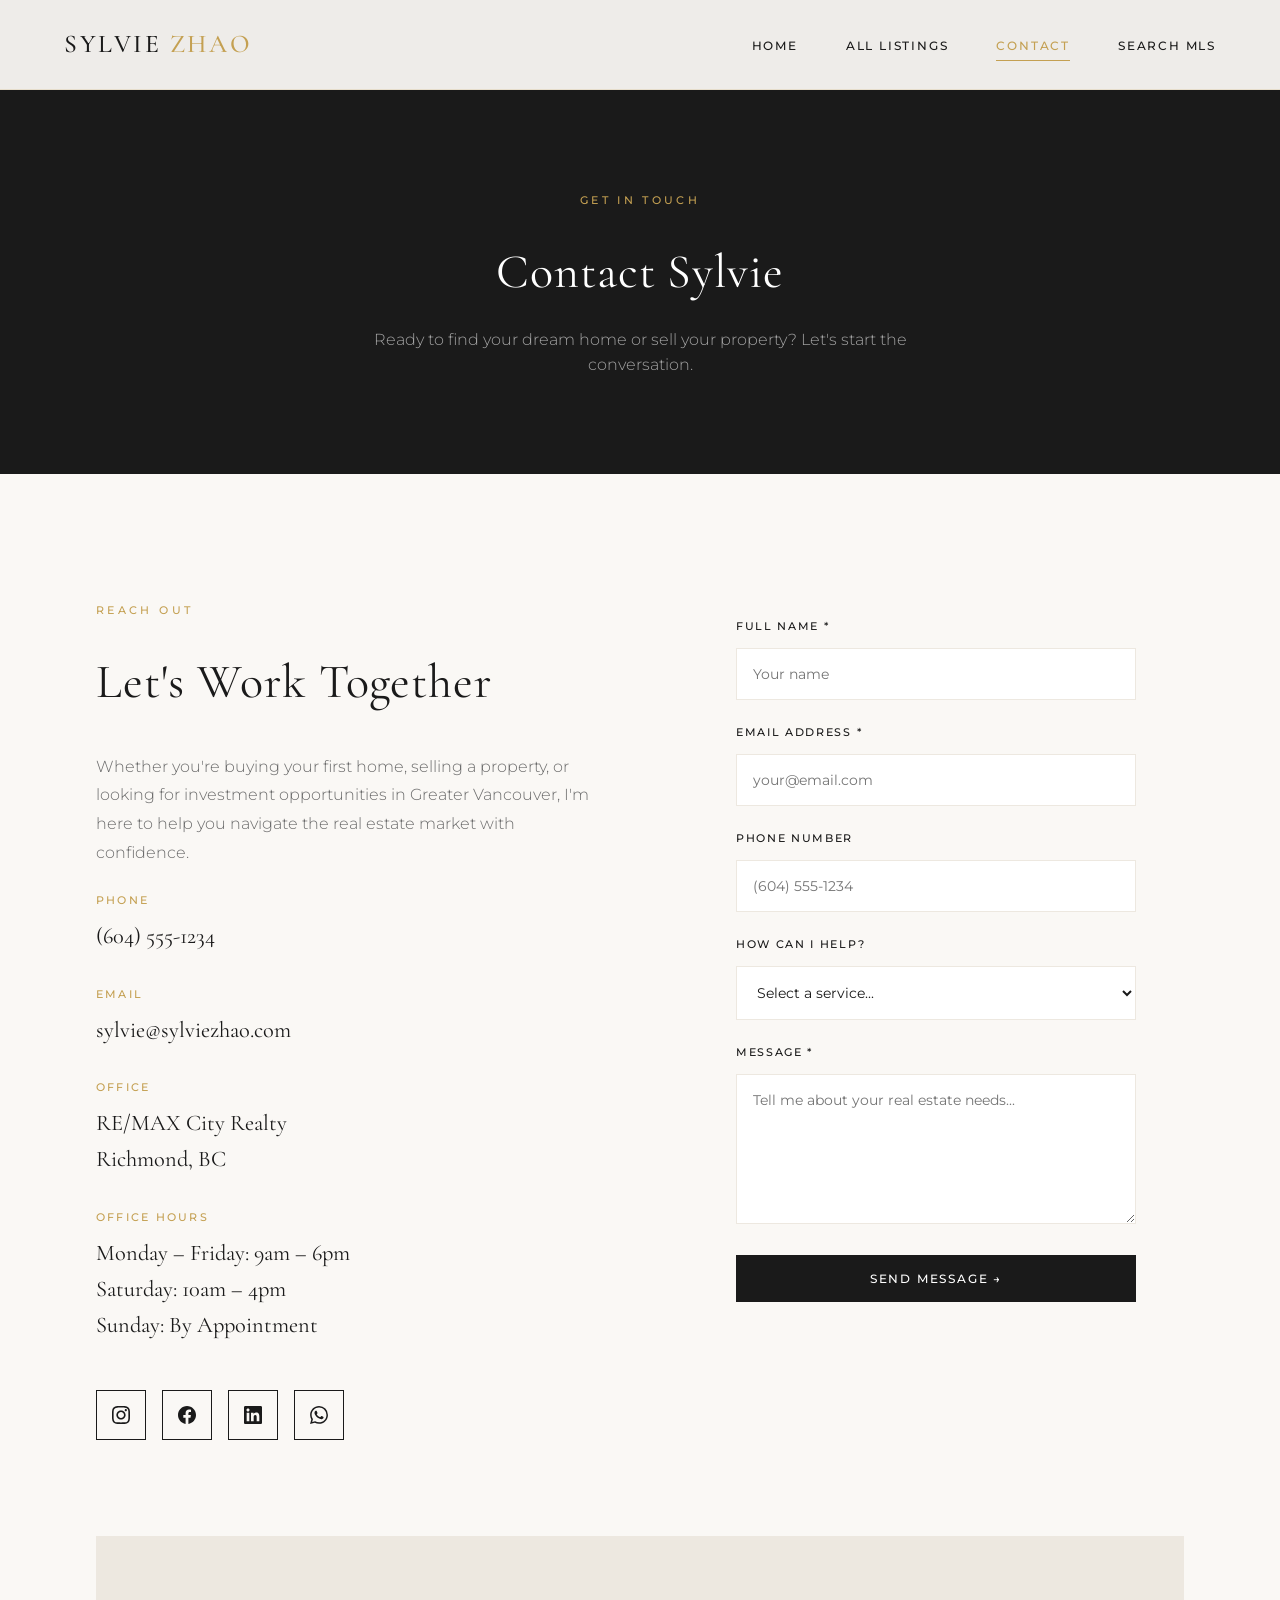
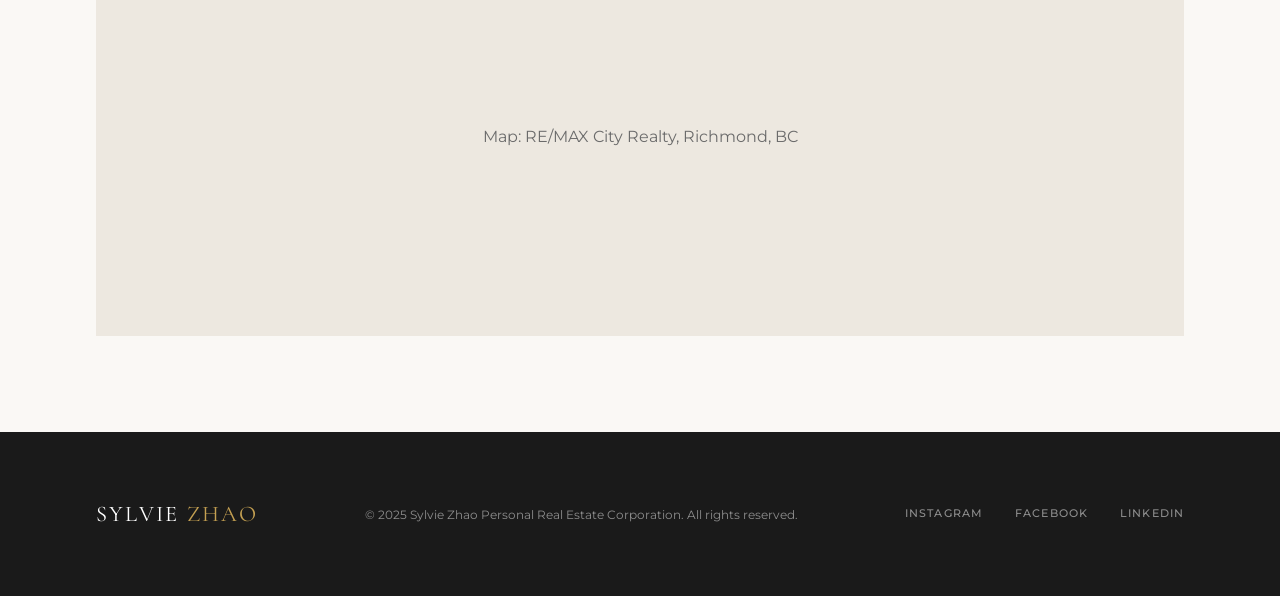
==== public/contact.html @ 6d0d2b4c "Create new pages" ====
<!DOCTYPE html>
<html lang="en">
<head>
    <meta charset="UTF-8">
    <meta name="viewport" content="width=device-width, initial-scale=1.0">
    <title>Contact | Sylvie Zhao Real Estate</title>
    <link rel="preconnect" href="https://fonts.googleapis.com">
    <link rel="preconnect" href="https://fonts.gstatic.com" crossorigin>
    <link href="https://fonts.googleapis.com/css2?family=Cormorant+Garamond:ital,wght@0,300;0,400;0,500;0,600;1,400&family=Montserrat:wght@300;400;500;600&display=swap" rel="stylesheet">
    <link rel="stylesheet" href="styles.css">
</head>
<body>
    <!-- Navigation -->
    <nav id="navbar">
        <a href="index.html" class="logo">SYLVIE <span>ZHAO</span></a>
        <ul class="nav-links">
            <li><a href="index.html">Home</a></li>
            <li><a href="listings.html">All Listings</a></li>
            <li><a href="contact.html" class="active">Contact</a></li>
            <li><a href="https://sylviezhao.cityrealty.ca/index.php" target="_blank">Search MLS</a></li>
        </ul>
        <div class="mobile-menu-toggle">
            <span></span>
            <span></span>
            <span></span>
        </div>
    </nav>

    <!-- Page Header -->
    <section class="page-header">
        <p class="section-eyebrow">Get in Touch</p>
        <h1 class="section-title light">Contact Sylvie</h1>
        <p class="page-header-subtitle">Ready to find your dream home or sell your property? Let's start the conversation.</p>
    </section>

    <!-- Contact Content -->
    <section class="contact-page">
        <div class="contact">
            <div class="contact-info">
                <p class="section-eyebrow">Reach Out</p>
                <h2 class="section-title">Let's Work Together</h2>
                <p class="about-text">Whether you're buying your first home, selling a property, or looking for investment opportunities in Greater Vancouver, I'm here to help you navigate the real estate market with confidence.</p>
                
                <div class="contact-item">
                    <p class="contact-label">Phone</p>
                    <p class="contact-value"><a href="tel:+16045551234">(604) 555-1234</a></p>
                </div>
                <div class="contact-item">
                    <p class="contact-label">Email</p>
                    <p class="contact-value"><a href="mailto:sylvie@sylviezhao.com">sylvie@sylviezhao.com</a></p>
                </div>
                <div class="contact-item">
                    <p class="contact-label">Office</p>
                    <p class="contact-value">RE/MAX City Realty<br>Richmond, BC</p>
                </div>
                <div class="contact-item">
                    <p class="contact-label">Office Hours</p>
                    <p class="contact-value">Monday – Friday: 9am – 6pm<br>Saturday: 10am – 4pm<br>Sunday: By Appointment</p>
                </div>

                <div class="social-links">
                    <a href="https://www.instagram.com/sylviezhaoprec/" class="social-link" target="_blank" aria-label="Instagram">
                        <svg viewBox="0 0 24 24" fill="currentColor"><path d="M12 2.163c3.204 0 3.584.012 4.85.07 3.252.148 4.771 1.691 4.919 4.919.058 1.265.069 1.645.069 4.849 0 3.205-.012 3.584-.069 4.849-.149 3.225-1.664 4.771-4.919 4.919-1.266.058-1.644.07-4.85.07-3.204 0-3.584-.012-4.849-.07-3.26-.149-4.771-1.699-4.919-4.92-.058-1.265-.07-1.644-.07-4.849 0-3.204.013-3.583.07-4.849.149-3.227 1.664-4.771 4.919-4.919 1.266-.057 1.645-.069 4.849-.069zm0-2.163c-3.259 0-3.667.014-4.947.072-4.358.2-6.78 2.618-6.98 6.98-.059 1.281-.073 1.689-.073 4.948 0 3.259.014 3.668.072 4.948.2 4.358 2.618 6.78 6.98 6.98 1.281.058 1.689.072 4.948.072 3.259 0 3.668-.014 4.948-.072 4.354-.2 6.782-2.618 6.979-6.98.059-1.28.073-1.689.073-4.948 0-3.259-.014-3.667-.072-4.947-.196-4.354-2.617-6.78-6.979-6.98-1.281-.059-1.69-.073-4.949-.073zm0 5.838c-3.403 0-6.162 2.759-6.162 6.162s2.759 6.163 6.162 6.163 6.162-2.759 6.162-6.163c0-3.403-2.759-6.162-6.162-6.162zm0 10.162c-2.209 0-4-1.79-4-4 0-2.209 1.791-4 4-4s4 1.791 4 4c0 2.21-1.791 4-4 4zm6.406-11.845c-.796 0-1.441.645-1.441 1.44s.645 1.44 1.441 1.44c.795 0 1.439-.645 1.439-1.44s-.644-1.44-1.439-1.44z"/></svg>
                    </a>
                    <a href="https://www.facebook.com/sylvie.zhao.14/" class="social-link" target="_blank" aria-label="Facebook">
                        <svg viewBox="0 0 24 24" fill="currentColor"><path d="M24 12.073c0-6.627-5.373-12-12-12s-12 5.373-12 12c0 5.99 4.388 10.954 10.125 11.854v-8.385H7.078v-3.47h3.047V9.43c0-3.007 1.792-4.669 4.533-4.669 1.312 0 2.686.235 2.686.235v2.953H15.83c-1.491 0-1.956.925-1.956 1.874v2.25h3.328l-.532 3.47h-2.796v8.385C19.612 23.027 24 18.062 24 12.073z"/></svg>
                    </a>
                    <a href="https://www.linkedin.com/in/sylvie-zhao-23877966/" class="social-link" target="_blank" aria-label="LinkedIn">
                        <svg viewBox="0 0 24 24" fill="currentColor"><path d="M20.447 20.452h-3.554v-5.569c0-1.328-.027-3.037-1.852-3.037-1.853 0-2.136 1.445-2.136 2.939v5.667H9.351V9h3.414v1.561h.046c.477-.9 1.637-1.85 3.37-1.85 3.601 0 4.267 2.37 4.267 5.455v6.286zM5.337 7.433c-1.144 0-2.063-.926-2.063-2.065 0-1.138.92-2.063 2.063-2.063 1.14 0 2.064.925 2.064 2.063 0 1.139-.925 2.065-2.064 2.065zm1.782 13.019H3.555V9h3.564v11.452zM22.225 0H1.771C.792 0 0 .774 0 1.729v20.542C0 23.227.792 24 1.771 24h20.451C23.2 24 24 23.227 24 22.271V1.729C24 .774 23.2 0 22.222 0h.003z"/></svg>
                    </a>
                    <a href="https://wa.me/16045551234" class="social-link" target="_blank" aria-label="WhatsApp">
                        <svg viewBox="0 0 24 24" fill="currentColor"><path d="M17.472 14.382c-.297-.149-1.758-.867-2.03-.967-.273-.099-.471-.148-.67.15-.197.297-.767.966-.94 1.164-.173.199-.347.223-.644.075-.297-.15-1.255-.463-2.39-1.475-.883-.788-1.48-1.761-1.653-2.059-.173-.297-.018-.458.13-.606.134-.133.298-.347.446-.52.149-.174.198-.298.298-.497.099-.198.05-.371-.025-.52-.075-.149-.669-1.612-.916-2.207-.242-.579-.487-.5-.669-.51-.173-.008-.371-.01-.57-.01-.198 0-.52.074-.792.372-.272.297-1.04 1.016-1.04 2.479 0 1.462 1.065 2.875 1.213 3.074.149.198 2.096 3.2 5.077 4.487.709.306 1.262.489 1.694.625.712.227 1.36.195 1.871.118.571-.085 1.758-.719 2.006-1.413.248-.694.248-1.289.173-1.413-.074-.124-.272-.198-.57-.347m-5.421 7.403h-.004a9.87 9.87 0 01-5.031-1.378l-.361-.214-3.741.982.998-3.648-.235-.374a9.86 9.86 0 01-1.51-5.26c.001-5.45 4.436-9.884 9.888-9.884 2.64 0 5.122 1.03 6.988 2.898a9.825 9.825 0 012.893 6.994c-.003 5.45-4.437 9.884-9.885 9.884m8.413-18.297A11.815 11.815 0 0012.05 0C5.495 0 .16 5.335.157 11.892c0 2.096.547 4.142 1.588 5.945L.057 24l6.305-1.654a11.882 11.882 0 005.683 1.448h.005c6.554 0 11.89-5.335 11.893-11.893a11.821 11.821 0 00-3.48-8.413z"/></svg>
                    </a>
                </div>
            </div>

            <div class="contact-form">
                <form>
                    <div class="form-group">
                        <label class="form-label" for="name">Full Name *</label>
                        <input type="text" id="name" class="form-input" placeholder="Your name" required>
                    </div>
                    <div class="form-group">
                        <label class="form-label" for="email">Email Address *</label>
                        <input type="email" id="email" class="form-input" placeholder="your@email.com" required>
                    </div>
                    <div class="form-group">
                        <label class="form-label" for="phone">Phone Number</label>
                        <input type="tel" id="phone" class="form-input" placeholder="(604) 555-1234">
                    </div>
                    <div class="form-group">
                        <label class="form-label" for="service">How Can I Help?</label>
                        <select id="service" class="form-input">
                            <option value="">Select a service...</option>
                            <option value="buying">I'm looking to buy a home</option>
                            <option value="selling">I want to sell my property</option>
                            <option value="commercial">Commercial real estate</option>
                            <option value="evaluation">Property evaluation</option>
                            <option value="other">Other inquiry</option>
                        </select>
                    </div>
                    <div class="form-group">
                        <label class="form-label" for="message">Message *</label>
                        <textarea id="message" class="form-textarea" placeholder="Tell me about your real estate needs..." required></textarea>
                    </div>
                    <button type="submit" class="btn btn-primary">Send Message →</button>
                </form>
            </div>
        </div>

        <!-- Map Placeholder -->
        <div class="contact-map">
            <p>Map: RE/MAX City Realty, Richmond, BC</p>
        </div>
    </section>

    <!-- Footer -->
    <footer>
        <div class="footer-logo">SYLVIE <span>ZHAO</span></div>
        <p class="footer-text">© 2025 Sylvie Zhao Personal Real Estate Corporation. All rights reserved.</p>
        <div class="footer-links">
            <a href="https://www.instagram.com/sylviezhaoprec/" target="_blank">Instagram</a>
            <a href="https://www.facebook.com/sylvie.zhao.14/" target="_blank">Facebook</a>
            <a href="https://www.linkedin.com/in/sylvie-zhao-23877966/" target="_blank">LinkedIn</a>
        </div>
    </footer>

    <script src="scripts.js"></script>
</body>
</html>
---- public/styles.css ----
/* ========================================
   SYLVIE ZHAO REAL ESTATE - MAIN STYLESHEET
   ======================================== */

/* CSS Variables */
:root {
    --gold: #C4A052;
    --gold-light: #D4B872;
    --gold-dark: #A68A3C;
    --charcoal: #1A1A1A;
    --charcoal-light: #2D2D2D;
    --cream: #FAF8F5;
    --cream-dark: #EDE8E0;
    --text-dark: #1A1A1A;
    --text-light: #6B6B6B;
    --white: #FFFFFF;
}

/* ========================================
   RESET & BASE STYLES
   ======================================== */
* {
    margin: 0;
    padding: 0;
    box-sizing: border-box;
}

html {
    scroll-behavior: smooth;
}

body {
    font-family: 'Montserrat', sans-serif;
    background: var(--cream);
    color: var(--text-dark);
    line-height: 1.6;
    overflow-x: hidden;
}

h1, h2, h3, h4 {
    font-family: 'Cormorant Garamond', serif;
    font-weight: 400;
    letter-spacing: 0.02em;
}

a {
    text-decoration: none;
    color: inherit;
}

img {
    max-width: 100%;
    display: block;
}

/* ========================================
   NAVIGATION
   ======================================== */
nav {
    position: fixed;
    top: 0;
    left: 0;
    right: 0;
    z-index: 1000;
    padding: 1.5rem 4rem;
    display: flex;
    justify-content: space-between;
    align-items: center;
    background: rgba(250, 248, 245, 0.95);
    backdrop-filter: blur(10px);
    border-bottom: 1px solid rgba(196, 160, 82, 0.2);
    transition: all 0.4s ease;
}

nav.scrolled {
    padding: 1rem 4rem;
    box-shadow: 0 4px 30px rgba(0, 0, 0, 0.05);
}

.logo {
    font-family: 'Cormorant Garamond', serif;
    font-size: 1.6rem;
    font-weight: 500;
    color: var(--charcoal);
    letter-spacing: 0.1em;
}

.logo span {
    color: var(--gold);
}

.nav-links {
    display: flex;
    gap: 3rem;
    list-style: none;
}

.nav-links a {
    font-size: 0.75rem;
    font-weight: 500;
    letter-spacing: 0.15em;
    text-transform: uppercase;
    color: var(--charcoal);
    position: relative;
    padding: 0.5rem 0;
    transition: color 0.3s ease;
}

.nav-links a::after {
    content: '';
    position: absolute;
    bottom: 0;
    left: 0;
    width: 0;
    height: 1px;
    background: var(--gold);
    transition: width 0.3s ease;
}

.nav-links a:hover,
.nav-links a.active {
    color: var(--gold);
}

.nav-links a:hover::after,
.nav-links a.active::after {
    width: 100%;
}

.nav-cta {
    background: var(--charcoal);
    color: var(--white) !important;
    padding: 0.8rem 1.5rem !important;
}

.nav-cta::after {
    display: none !important;
}

.nav-cta:hover {
    background: var(--gold) !important;
    color: var(--charcoal) !important;
}

.mobile-menu-toggle {
    display: none;
    flex-direction: column;
    gap: 5px;
    cursor: pointer;
    z-index: 1001;
}

.mobile-menu-toggle span {
    width: 25px;
    height: 2px;
    background: var(--charcoal);
    transition: all 0.3s ease;
}

/* ========================================
   BUTTONS
   ======================================== */
.btn {
    display: inline-flex;
    align-items: center;
    gap: 0.75rem;
    padding: 1rem 2rem;
    font-size: 0.75rem;
    font-weight: 500;
    letter-spacing: 0.15em;
    text-transform: uppercase;
    transition: all 0.4s ease;
    cursor: pointer;
    border: none;
    font-family: 'Montserrat', sans-serif;
}

.btn-primary {
    background: var(--charcoal);
    color: var(--white);
}

.btn-primary:hover {
    background: var(--gold);
    color: var(--charcoal);
    transform: translateY(-2px);
}

.btn-secondary {
    background: transparent;
    color: var(--charcoal);
    border: 1px solid var(--charcoal);
}

.btn-secondary:hover {
    background: var(--charcoal);
    color: var(--white);
}

.btn-gold {
    background: var(--gold);
    color: var(--charcoal);
}

.btn-gold:hover {
    background: var(--gold-dark);
    transform: translateY(-2px);
}

/* ========================================
   SECTION STYLES
   ======================================== */
.section-eyebrow {
    font-size: 0.7rem;
    font-weight: 500;
    letter-spacing: 0.3em;
    text-transform: uppercase;
    color: var(--gold);
    margin-bottom: 1.5rem;
}

.section-title {
    font-size: 3rem;
    margin-bottom: 2rem;
    color: var(--charcoal);
}

.section-title.light {
    color: var(--white);
}

/* ========================================
   HERO SECTION
   ======================================== */
.hero {
    min-height: 100vh;
    display: grid;
    grid-template-columns: 1fr 1fr;
    position: relative;
    overflow: hidden;
}

.hero-content {
    display: flex;
    flex-direction: column;
    justify-content: center;
    padding: 8rem 6rem 6rem;
    position: relative;
    z-index: 2;
}

.hero-eyebrow {
    font-size: 0.7rem;
    font-weight: 500;
    letter-spacing: 0.3em;
    text-transform: uppercase;
    color: var(--gold);
    margin-bottom: 2rem;
    opacity: 0;
    animation: fadeUp 0.8s ease forwards 0.3s;
}

.hero-title {
    font-size: 4.5rem;
    line-height: 1.1;
    margin-bottom: 1.5rem;
    color: var(--charcoal);
    opacity: 0;
    animation: fadeUp 0.8s ease forwards 0.5s;
}

.hero-title em {
    font-style: italic;
    color: var(--gold);
}

.hero-subtitle {
    font-size: 1.1rem;
    font-weight: 300;
    color: var(--text-light);
    max-width: 480px;
    margin-bottom: 3rem;
    opacity: 0;
    animation: fadeUp 0.8s ease forwards 0.7s;
}

.hero-buttons {
    display: flex;
    gap: 1.5rem;
    opacity: 0;
    animation: fadeUp 0.8s ease forwards 0.9s;
}

.hero-image {
    position: relative;
    overflow: hidden;
}

.hero-image::before {
    content: '';
    position: absolute;
    inset: 0;
    background: linear-gradient(135deg, rgba(196, 160, 82, 0.1), transparent);
    z-index: 1;
}

.hero-image img {
    width: 100%;
    height: 100%;
    object-fit: cover;
    opacity: 0;
    animation: fadeIn 1.2s ease forwards 0.4s;
}

.hero-decoration {
    position: absolute;
    bottom: 4rem;
    left: 6rem;
    display: flex;
    align-items: center;
    gap: 1rem;
    opacity: 0;
    animation: fadeUp 0.8s ease forwards 1.1s;
}

.hero-decoration span {
    font-size: 0.7rem;
    letter-spacing: 0.2em;
    text-transform: uppercase;
    color: var(--text-light);
}

.hero-decoration-line {
    width: 60px;
    height: 1px;
    background: var(--gold);
}

/* ========================================
   STATS BAR
   ======================================== */
.stats-bar {
    background: var(--charcoal);
    padding: 4rem 6rem;
    display: grid;
    grid-template-columns: repeat(4, 1fr);
    gap: 3rem;
}

.stat-item {
    text-align: center;
    position: relative;
}

.stat-item:not(:last-child)::after {
    content: '';
    position: absolute;
    right: 0;
    top: 50%;
    transform: translateY(-50%);
    height: 60%;
    width: 1px;
    background: rgba(255, 255, 255, 0.1);
}

.stat-number {
    font-family: 'Cormorant Garamond', serif;
    font-size: 3.5rem;
    font-weight: 300;
    color: var(--gold);
    margin-bottom: 0.5rem;
}

.stat-label {
    font-size: 0.7rem;
    font-weight: 500;
    letter-spacing: 0.2em;
    text-transform: uppercase;
    color: rgba(255, 255, 255, 0.7);
}

/* ========================================
   ABOUT SECTION
   ======================================== */
.about {
    padding: 8rem 6rem;
    display: grid;
    grid-template-columns: 1fr 1.2fr;
    gap: 6rem;
    align-items: center;
}

.about-image {
    position: relative;
}

.about-image::before {
    content: '';
    position: absolute;
    top: 2rem;
    left: 2rem;
    right: -2rem;
    bottom: -2rem;
    border: 1px solid var(--gold);
    z-index: -1;
}

.about-image img {
    width: 100%;
    filter: grayscale(20%);
    transition: filter 0.5s ease;
}

.about-image:hover img {
    filter: grayscale(0%);
}

.about-content {
    padding: 2rem 0;
}

.about-text {
    font-size: 1rem;
    font-weight: 300;
    color: var(--text-light);
    margin-bottom: 1.5rem;
    line-height: 1.8;
}

.about-signature {
    font-family: 'Cormorant Garamond', serif;
    font-size: 2rem;
    font-style: italic;
    color: var(--gold);
    margin-top: 2rem;
}

/* ========================================
   LISTINGS SECTION
   ======================================== */
.listings {
    padding: 8rem 6rem;
    background: var(--charcoal);
}

.listings-header {
    text-align: center;
    margin-bottom: 4rem;
}

.listings-subtitle {
    font-size: 1rem;
    font-weight: 300;
    color: rgba(255, 255, 255, 0.6);
    max-width: 600px;
    margin: 0 auto;
}

.listings-tabs {
    display: flex;
    justify-content: center;
    gap: 3rem;
    margin-bottom: 4rem;
}

.tab-btn {
    background: none;
    border: none;
    font-size: 0.75rem;
    font-weight: 500;
    letter-spacing: 0.15em;
    text-transform: uppercase;
    color: rgba(255, 255, 255, 0.5);
    cursor: pointer;
    padding: 0.5rem 0;
    position: relative;
    transition: color 0.3s ease;
    font-family: 'Montserrat', sans-serif;
}

.tab-btn.active,
.tab-btn:hover {
    color: var(--gold);
}

.tab-btn.active::after {
    content: '';
    position: absolute;
    bottom: 0;
    left: 0;
    width: 100%;
    height: 1px;
    background: var(--gold);
}

.listings-grid {
    display: grid;
    grid-template-columns: repeat(3, 1fr);
    gap: 2rem;
}

.listing-card {
    background: var(--charcoal-light);
    overflow: hidden;
    position: relative;
    transition: transform 0.5s ease;
}

.listing-card:hover {
    transform: translateY(-10px);
}

.listing-image {
    position: relative;
    height: 280px;
    overflow: hidden;
}

.listing-image img {
    width: 100%;
    height: 100%;
    object-fit: cover;
    transition: transform 0.6s ease;
}

.listing-card:hover .listing-image img {
    transform: scale(1.1);
}

.listing-badge {
    position: absolute;
    top: 1.5rem;
    left: 1.5rem;
    background: var(--gold);
    color: var(--charcoal);
    font-size: 0.65rem;
    font-weight: 600;
    letter-spacing: 0.1em;
    text-transform: uppercase;
    padding: 0.5rem 1rem;
}

.listing-badge.sold {
    background: var(--charcoal);
    color: var(--white);
}

.listing-info {
    padding: 1.5rem;
}

.listing-price {
    font-family: 'Cormorant Garamond', serif;
    font-size: 1.8rem;
    color: var(--gold);
    margin-bottom: 0.5rem;
}

.listing-address {
    font-size: 0.85rem;
    font-weight: 400;
    color: var(--white);
    margin-bottom: 1rem;
}

.listing-details {
    display: flex;
    gap: 1.5rem;
    font-size: 0.75rem;
    color: rgba(255, 255, 255, 0.5);
}

.listing-detail {
    display: flex;
    align-items: center;
    gap: 0.5rem;
}

.listing-detail svg {
    width: 16px;
    height: 16px;
}

.view-all-link {
    display: flex;
    justify-content: center;
    margin-top: 4rem;
}

.view-all-link a {
    color: var(--gold);
    font-size: 0.75rem;
    font-weight: 500;
    letter-spacing: 0.15em;
    text-transform: uppercase;
    display: flex;
    align-items: center;
    gap: 0.75rem;
    transition: gap 0.3s ease;
}

.view-all-link a:hover {
    gap: 1.25rem;
}

/* ========================================
   TESTIMONIALS SECTION
   ======================================== */
.testimonials {
    padding: 8rem 6rem;
    background: var(--cream);
    position: relative;
    overflow: hidden;
}

.testimonials::before {
    content: '"';
    position: absolute;
    top: 4rem;
    left: 4rem;
    font-family: 'Cormorant Garamond', serif;
    font-size: 20rem;
    color: var(--cream-dark);
    line-height: 1;
    pointer-events: none;
}

.testimonials-header {
    text-align: center;
    margin-bottom: 4rem;
    position: relative;
    z-index: 1;
}

.testimonials-slider {
    max-width: 900px;
    margin: 0 auto;
    position: relative;
    z-index: 1;
}

.testimonial-item {
    text-align: center;
    padding: 0 2rem;
    display: none;
}

.testimonial-item.active {
    display: block;
    animation: fadeIn 0.6s ease;
}

.testimonial-text {
    font-family: 'Cormorant Garamond', serif;
    font-size: 1.6rem;
    font-style: italic;
    line-height: 1.8;
    color: var(--charcoal);
    margin-bottom: 2rem;
}

.testimonial-author {
    font-size: 0.8rem;
    font-weight: 500;
    letter-spacing: 0.15em;
    text-transform: uppercase;
    color: var(--gold);
}

.testimonial-nav {
    display: flex;
    justify-content: center;
    gap: 1rem;
    margin-top: 3rem;
}

.testimonial-dot {
    width: 10px;
    height: 10px;
    border-radius: 50%;
    border: 1px solid var(--gold);
    background: transparent;
    cursor: pointer;
    transition: background 0.3s ease;
}

.testimonial-dot.active {
    background: var(--gold);
}

/* ========================================
   SERVICES SECTION
   ======================================== */
.services {
    padding: 8rem 6rem;
    background: var(--cream-dark);
}

.services-header {
    text-align: center;
    margin-bottom: 5rem;
}

.services-grid {
    display: grid;
    grid-template-columns: repeat(3, 1fr);
    gap: 3rem;
}

.service-card {
    background: var(--white);
    padding: 3rem;
    text-align: center;
    transition: all 0.4s ease;
    position: relative;
    overflow: hidden;
}

.service-card::before {
    content: '';
    position: absolute;
    top: 0;
    left: 0;
    width: 100%;
    height: 3px;
    background: var(--gold);
    transform: scaleX(0);
    transition: transform 0.4s ease;
}

.service-card:hover {
    transform: translateY(-5px);
    box-shadow: 0 20px 60px rgba(0, 0, 0, 0.08);
}

.service-card:hover::before {
    transform: scaleX(1);
}

.service-icon {
    width: 70px;
    height: 70px;
    margin: 0 auto 1.5rem;
    display: flex;
    align-items: center;
    justify-content: center;
    border: 1px solid var(--gold);
    border-radius: 50%;
    color: var(--gold);
}

.service-icon svg {
    width: 28px;
    height: 28px;
}

.service-title {
    font-size: 1.4rem;
    margin-bottom: 1rem;
    color: var(--charcoal);
}

.service-text {
    font-size: 0.9rem;
    font-weight: 300;
    color: var(--text-light);
    line-height: 1.7;
}

/* ========================================
   CONTACT SECTION
   ======================================== */
.contact {
    padding: 8rem 6rem;
    display: grid;
    grid-template-columns: 1fr 1fr;
    gap: 6rem;
    background: var(--white);
}

.contact-info {
    padding: 2rem 0;
}

.contact-item {
    margin-bottom: 2rem;
}

.contact-label {
    font-size: 0.7rem;
    font-weight: 500;
    letter-spacing: 0.2em;
    text-transform: uppercase;
    color: var(--gold);
    margin-bottom: 0.5rem;
}

.contact-value {
    font-family: 'Cormorant Garamond', serif;
    font-size: 1.4rem;
    color: var(--charcoal);
}

.contact-value a {
    transition: color 0.3s ease;
}

.contact-value a:hover {
    color: var(--gold);
}

.social-links {
    display: flex;
    gap: 1rem;
    margin-top: 3rem;
}

.social-link {
    width: 50px;
    height: 50px;
    border: 1px solid var(--charcoal);
    display: flex;
    align-items: center;
    justify-content: center;
    color: var(--charcoal);
    transition: all 0.3s ease;
}

.social-link:hover {
    background: var(--gold);
    border-color: var(--gold);
}

.social-link svg {
    width: 18px;
    height: 18px;
}

.contact-form {
    background: var(--cream);
    padding: 3rem;
}

.form-group {
    margin-bottom: 1.5rem;
}

.form-label {
    display: block;
    font-size: 0.7rem;
    font-weight: 500;
    letter-spacing: 0.15em;
    text-transform: uppercase;
    color: var(--charcoal);
    margin-bottom: 0.75rem;
}

.form-input,
.form-textarea {
    width: 100%;
    padding: 1rem;
    font-family: 'Montserrat', sans-serif;
    font-size: 0.9rem;
    border: 1px solid var(--cream-dark);
    background: var(--white);
    color: var(--charcoal);
    transition: border-color 0.3s ease;
}

.form-input:focus,
.form-textarea:focus {
    outline: none;
    border-color: var(--gold);
}

.form-textarea {
    min-height: 150px;
    resize: vertical;
}

.contact-form .btn {
    width: 100%;
    justify-content: center;
}

/* ========================================
   PAGE HEADERS
   ======================================== */
.page-header {
    padding: 12rem 6rem 6rem;
    background: var(--charcoal);
    text-align: center;
}

.page-header .section-title {
    color: var(--white);
    margin-bottom: 1rem;
}

.page-header-subtitle {
    font-size: 1rem;
    font-weight: 300;
    color: rgba(255, 255, 255, 0.6);
    max-width: 600px;
    margin: 0 auto;
}

/* ========================================
   LISTINGS PAGE SPECIFIC
   ======================================== */
.listings-page {
    padding: 6rem;
    background: var(--cream);
}

.listings-filters {
    display: flex;
    justify-content: space-between;
    align-items: center;
    margin-bottom: 3rem;
    flex-wrap: wrap;
    gap: 1.5rem;
}

.filter-group {
    display: flex;
    gap: 1rem;
    flex-wrap: wrap;
}

.filter-btn {
    padding: 0.75rem 1.5rem;
    font-size: 0.75rem;
    font-weight: 500;
    letter-spacing: 0.1em;
    text-transform: uppercase;
    background: var(--white);
    border: 1px solid var(--cream-dark);
    color: var(--text-light);
    cursor: pointer;
    transition: all 0.3s ease;
    font-family: 'Montserrat', sans-serif;
}

.filter-btn:hover,
.filter-btn.active {
    border-color: var(--gold);
    color: var(--gold);
}

.listings-count {
    font-size: 0.85rem;
    color: var(--text-light);
}

.listings-page .listings-grid {
    background: transparent;
}

.listings-page .listing-card {
    background: var(--white);
    box-shadow: 0 4px 20px rgba(0, 0, 0, 0.05);
}

.listings-page .listing-price {
    color: var(--charcoal);
}

.listings-page .listing-address {
    color: var(--text-dark);
}

.listings-page .listing-details {
    color: var(--text-light);
}

/* ========================================
   CONTACT PAGE SPECIFIC
   ======================================== */
.contact-page {
    padding: 6rem;
    background: var(--cream);
}

.contact-page .contact {
    background: var(--cream);
    padding: 0;
    max-width: 1200px;
    margin: 0 auto;
}

.contact-map {
    margin-top: 4rem;
    height: 400px;
    background: var(--cream-dark);
    display: flex;
    align-items: center;
    justify-content: center;
    color: var(--text-light);
}

/* ========================================
   FOOTER
   ======================================== */
footer {
    background: var(--charcoal);
    padding: 4rem 6rem;
    display: flex;
    justify-content: space-between;
    align-items: center;
}

.footer-logo {
    font-family: 'Cormorant Garamond', serif;
    font-size: 1.4rem;
    color: var(--white);
    letter-spacing: 0.1em;
}

.footer-logo span {
    color: var(--gold);
}

.footer-text {
    font-size: 0.75rem;
    color: rgba(255, 255, 255, 0.5);
}

.footer-links {
    display: flex;
    gap: 2rem;
}

.footer-links a {
    font-size: 0.7rem;
    font-weight: 500;
    letter-spacing: 0.1em;
    text-transform: uppercase;
    color: rgba(255, 255, 255, 0.5);
    transition: color 0.3s ease;
}

.footer-links a:hover {
    color: var(--gold);
}

/* ========================================
   ANIMATIONS
   ======================================== */
@keyframes fadeUp {
    from {
        opacity: 0;
        transform: translateY(30px);
    }
    to {
        opacity: 1;
        transform: translateY(0);
    }
}

@keyframes fadeIn {
    from { opacity: 0; }
    to { opacity: 1; }
}

/* ========================================
   RESPONSIVE STYLES
   ======================================== */
@media (max-width: 1200px) {
    .hero-title { font-size: 3.5rem; }
    .hero-content { padding: 6rem 4rem; }
    nav, .about, .listings, .testimonials, .services, .contact, footer,
    .page-header, .listings-page, .contact-page {
        padding-left: 4rem;
        padding-right: 4rem;
    }
}

@media (max-width: 992px) {
    .hero {
        grid-template-columns: 1fr;
        min-height: auto;
    }
    .hero-content {
        padding: 10rem 3rem 4rem;
        order: 2;
    }
    .hero-image {
        height: 60vh;
        order: 1;
    }
    .hero-decoration { display: none; }
    .stats-bar {
        grid-template-columns: repeat(2, 1fr);
        gap: 2rem;
    }
    .stat-item:nth-child(2)::after { display: none; }
    .about {
        grid-template-columns: 1fr;
        gap: 3rem;
    }
    .listings-grid {
        grid-template-columns: repeat(2, 1fr);
    }
    .services-grid {
        grid-template-columns: 1fr;
        gap: 2rem;
    }
    .contact {
        grid-template-columns: 1fr;
        gap: 3rem;
    }
}

@media (max-width: 768px) {
    nav {
        padding: 1rem 1.5rem;
    }
    .nav-links {
        display: none;
    }
    .mobile-menu-toggle {
        display: flex;
    }
    .hero-title { font-size: 2.5rem; }
    .hero-content { padding: 8rem 1.5rem 3rem; }
    .hero-subtitle { font-size: 1rem; }
    .hero-buttons {
        flex-direction: column;
    }
    nav, .about, .listings, .testimonials, .services, .contact, footer,
    .page-header, .listings-page, .contact-page {
        padding-left: 1.5rem;
        padding-right: 1.5rem;
    }
    .stats-bar {
        padding: 3rem 1.5rem;
        grid-template-columns: 1fr;
    }
    .stat-item::after { display: none; }
    .stat-number { font-size: 2.5rem; }
    .listings-grid {
        grid-template-columns: 1fr;
    }
    .section-title { font-size: 2.2rem; }
    .testimonial-text { font-size: 1.2rem; }
    footer {
        flex-direction: column;
        gap: 2rem;
        text-align: center;
    }
    .footer-links { flex-wrap: wrap; justify-content: center; }
    .listings-filters {
        flex-direction: column;
        align-items: flex-start;
    }
}
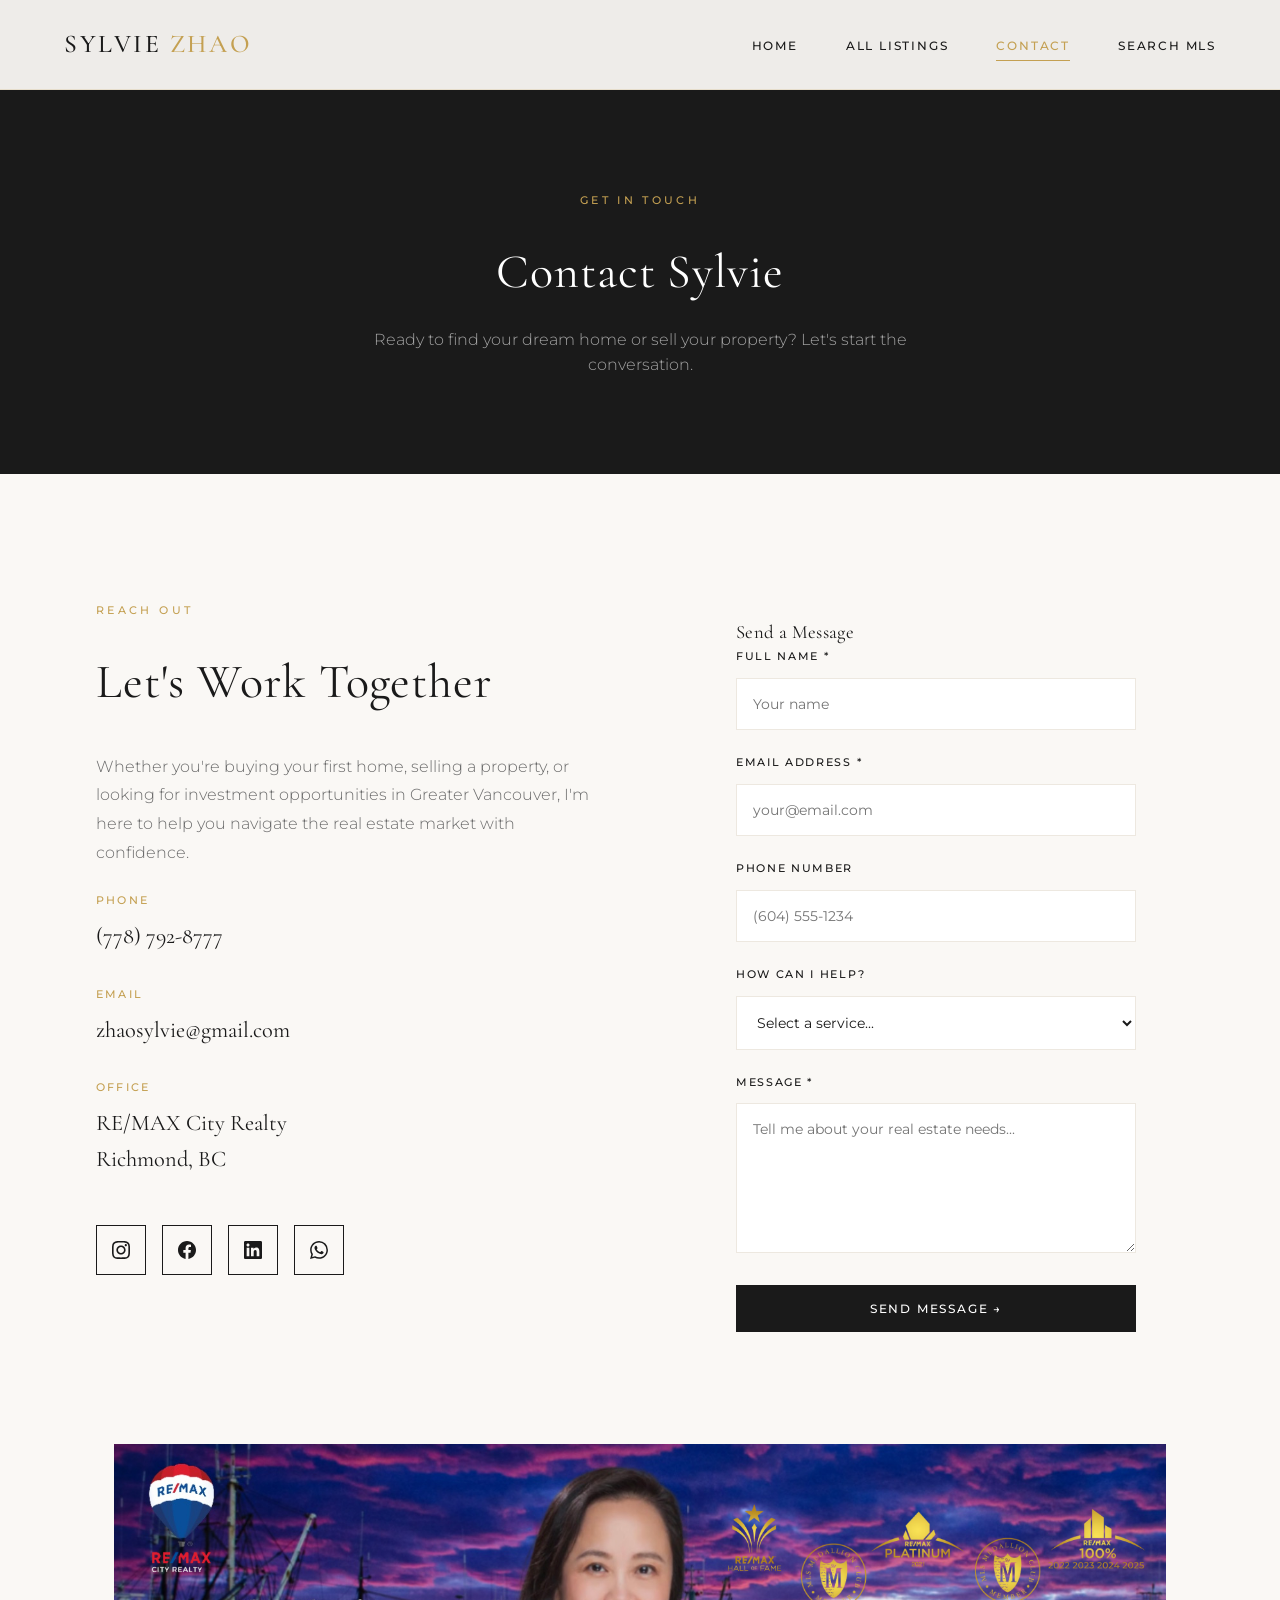
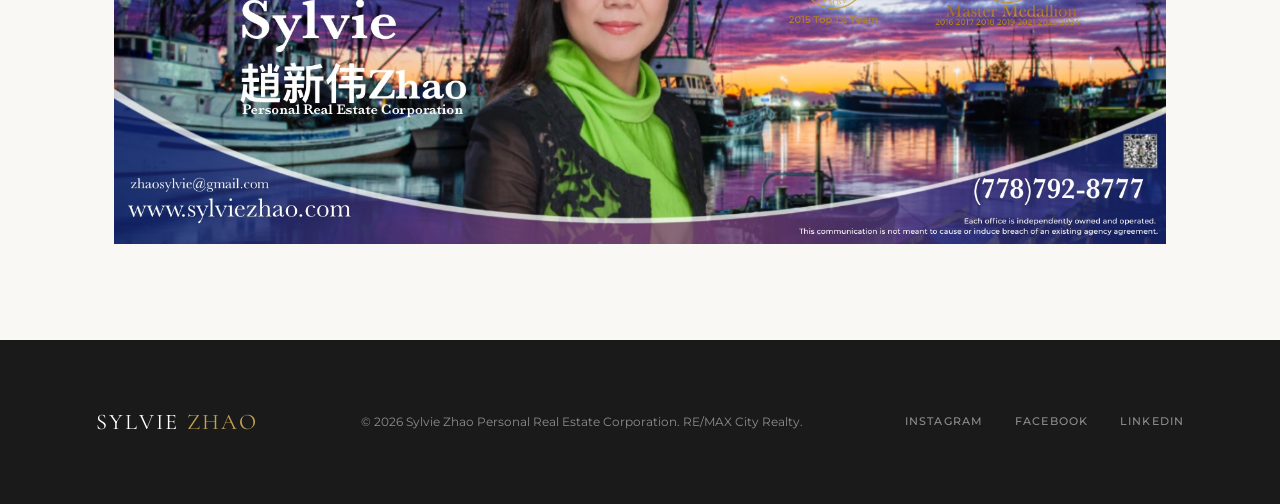
==== commit 1a51ea26: "Replace all images and change text" ====
--- a/public/contact.html
+++ b/public/contact.html
@@ -1,14 +1,18 @@
 <!DOCTYPE html>
 <html lang="en">
+
 <head>
     <meta charset="UTF-8">
     <meta name="viewport" content="width=device-width, initial-scale=1.0">
     <title>Contact | Sylvie Zhao Real Estate</title>
     <link rel="preconnect" href="https://fonts.googleapis.com">
     <link rel="preconnect" href="https://fonts.gstatic.com" crossorigin>
-    <link href="https://fonts.googleapis.com/css2?family=Cormorant+Garamond:ital,wght@0,300;0,400;0,500;0,600;1,400&family=Montserrat:wght@300;400;500;600&display=swap" rel="stylesheet">
+    <link
+        href="https://fonts.googleapis.com/css2?family=Cormorant+Garamond:ital,wght@0,300;0,400;0,500;0,600;1,400&family=Montserrat:wght@300;400;500;600&display=swap"
+        rel="stylesheet">
     <link rel="stylesheet" href="styles.css">
 </head>
+
 <body>
     <!-- Navigation -->
     <nav id="navbar">
@@ -30,7 +34,8 @@
     <section class="page-header">
         <p class="section-eyebrow">Get in Touch</p>
         <h1 class="section-title light">Contact Sylvie</h1>
-        <p class="page-header-subtitle">Ready to find your dream home or sell your property? Let's start the conversation.</p>
+        <p class="page-header-subtitle">Ready to find your dream home or sell your property? Let's start the
+            conversation.</p>
     </section>
 
     <!-- Contact Content -->
@@ -39,69 +44,90 @@
             <div class="contact-info">
                 <p class="section-eyebrow">Reach Out</p>
                 <h2 class="section-title">Let's Work Together</h2>
-                <p class="about-text">Whether you're buying your first home, selling a property, or looking for investment opportunities in Greater Vancouver, I'm here to help you navigate the real estate market with confidence.</p>
-                
+                <p class="about-text">Whether you're buying your first home, selling a property, or looking for
+                    investment opportunities in Greater Vancouver, I'm here to help you navigate the real estate market
+                    with confidence.</p>
+
                 <div class="contact-item">
                     <p class="contact-label">Phone</p>
-                    <p class="contact-value"><a href="tel:+16045551234">(604) 555-1234</a></p>
+                    <p class="contact-value"><a href="tel:+16045551234">(778) 792-8777</a></p>
                 </div>
                 <div class="contact-item">
                     <p class="contact-label">Email</p>
-                    <p class="contact-value"><a href="mailto:sylvie@sylviezhao.com">sylvie@sylviezhao.com</a></p>
+                    <p class="contact-value"><a href="mailto:zhaosylvie@gmail.com">zhaosylvie@gmail.com</a></p>
                 </div>
                 <div class="contact-item">
                     <p class="contact-label">Office</p>
                     <p class="contact-value">RE/MAX City Realty<br>Richmond, BC</p>
                 </div>
-                <div class="contact-item">
+                <!-- <div class="contact-item">
                     <p class="contact-label">Office Hours</p>
-                    <p class="contact-value">Monday – Friday: 9am – 6pm<br>Saturday: 10am – 4pm<br>Sunday: By Appointment</p>
-                </div>
+                    <p class="contact-value">Monday – Friday: 9am – 6pm<br>Saturday: 10am – 4pm<br>Sunday: By
+                        Appointment</p>
+                </div> -->
 
                 <div class="social-links">
-                    <a href="https://www.instagram.com/sylviezhaoprec/" class="social-link" target="_blank" aria-label="Instagram">
-                        <svg viewBox="0 0 24 24" fill="currentColor"><path d="M12 2.163c3.204 0 3.584.012 4.85.07 3.252.148 4.771 1.691 4.919 4.919.058 1.265.069 1.645.069 4.849 0 3.205-.012 3.584-.069 4.849-.149 3.225-1.664 4.771-4.919 4.919-1.266.058-1.644.07-4.85.07-3.204 0-3.584-.012-4.849-.07-3.26-.149-4.771-1.699-4.919-4.92-.058-1.265-.07-1.644-.07-4.849 0-3.204.013-3.583.07-4.849.149-3.227 1.664-4.771 4.919-4.919 1.266-.057 1.645-.069 4.849-.069zm0-2.163c-3.259 0-3.667.014-4.947.072-4.358.2-6.78 2.618-6.98 6.98-.059 1.281-.073 1.689-.073 4.948 0 3.259.014 3.668.072 4.948.2 4.358 2.618 6.78 6.98 6.98 1.281.058 1.689.072 4.948.072 3.259 0 3.668-.014 4.948-.072 4.354-.2 6.782-2.618 6.979-6.98.059-1.28.073-1.689.073-4.948 0-3.259-.014-3.667-.072-4.947-.196-4.354-2.617-6.78-6.979-6.98-1.281-.059-1.69-.073-4.949-.073zm0 5.838c-3.403 0-6.162 2.759-6.162 6.162s2.759 6.163 6.162 6.163 6.162-2.759 6.162-6.163c0-3.403-2.759-6.162-6.162-6.162zm0 10.162c-2.209 0-4-1.79-4-4 0-2.209 1.791-4 4-4s4 1.791 4 4c0 2.21-1.791 4-4 4zm6.406-11.845c-.796 0-1.441.645-1.441 1.44s.645 1.44 1.441 1.44c.795 0 1.439-.645 1.439-1.44s-.644-1.44-1.439-1.44z"/></svg>
+                    <a href="https://www.instagram.com/sylviezhaoprec/" class="social-link" target="_blank"
+                        aria-label="Instagram">
+                        <svg viewBox="0 0 24 24" fill="currentColor">
+                            <path
+                                d="M12 2.163c3.204 0 3.584.012 4.85.07 3.252.148 4.771 1.691 4.919 4.919.058 1.265.069 1.645.069 4.849 0 3.205-.012 3.584-.069 4.849-.149 3.225-1.664 4.771-4.919 4.919-1.266.058-1.644.07-4.85.07-3.204 0-3.584-.012-4.849-.07-3.26-.149-4.771-1.699-4.919-4.92-.058-1.265-.07-1.644-.07-4.849 0-3.204.013-3.583.07-4.849.149-3.227 1.664-4.771 4.919-4.919 1.266-.057 1.645-.069 4.849-.069zm0-2.163c-3.259 0-3.667.014-4.947.072-4.358.2-6.78 2.618-6.98 6.98-.059 1.281-.073 1.689-.073 4.948 0 3.259.014 3.668.072 4.948.2 4.358 2.618 6.78 6.98 6.98 1.281.058 1.689.072 4.948.072 3.259 0 3.668-.014 4.948-.072 4.354-.2 6.782-2.618 6.979-6.98.059-1.28.073-1.689.073-4.948 0-3.259-.014-3.667-.072-4.947-.196-4.354-2.617-6.78-6.979-6.98-1.281-.059-1.69-.073-4.949-.073zm0 5.838c-3.403 0-6.162 2.759-6.162 6.162s2.759 6.163 6.162 6.163 6.162-2.759 6.162-6.163c0-3.403-2.759-6.162-6.162-6.162zm0 10.162c-2.209 0-4-1.79-4-4 0-2.209 1.791-4 4-4s4 1.791 4 4c0 2.21-1.791 4-4 4zm6.406-11.845c-.796 0-1.441.645-1.441 1.44s.645 1.44 1.441 1.44c.795 0 1.439-.645 1.439-1.44s-.644-1.44-1.439-1.44z" />
+                        </svg>
                     </a>
-                    <a href="https://www.facebook.com/sylvie.zhao.14/" class="social-link" target="_blank" aria-label="Facebook">
-                        <svg viewBox="0 0 24 24" fill="currentColor"><path d="M24 12.073c0-6.627-5.373-12-12-12s-12 5.373-12 12c0 5.99 4.388 10.954 10.125 11.854v-8.385H7.078v-3.47h3.047V9.43c0-3.007 1.792-4.669 4.533-4.669 1.312 0 2.686.235 2.686.235v2.953H15.83c-1.491 0-1.956.925-1.956 1.874v2.25h3.328l-.532 3.47h-2.796v8.385C19.612 23.027 24 18.062 24 12.073z"/></svg>
+                    <a href="https://www.facebook.com/sylvie.zhao.14/" class="social-link" target="_blank"
+                        aria-label="Facebook">
+                        <svg viewBox="0 0 24 24" fill="currentColor">
+                            <path
+                                d="M24 12.073c0-6.627-5.373-12-12-12s-12 5.373-12 12c0 5.99 4.388 10.954 10.125 11.854v-8.385H7.078v-3.47h3.047V9.43c0-3.007 1.792-4.669 4.533-4.669 1.312 0 2.686.235 2.686.235v2.953H15.83c-1.491 0-1.956.925-1.956 1.874v2.25h3.328l-.532 3.47h-2.796v8.385C19.612 23.027 24 18.062 24 12.073z" />
+                        </svg>
                     </a>
-                    <a href="https://www.linkedin.com/in/sylvie-zhao-23877966/" class="social-link" target="_blank" aria-label="LinkedIn">
-                        <svg viewBox="0 0 24 24" fill="currentColor"><path d="M20.447 20.452h-3.554v-5.569c0-1.328-.027-3.037-1.852-3.037-1.853 0-2.136 1.445-2.136 2.939v5.667H9.351V9h3.414v1.561h.046c.477-.9 1.637-1.85 3.37-1.85 3.601 0 4.267 2.37 4.267 5.455v6.286zM5.337 7.433c-1.144 0-2.063-.926-2.063-2.065 0-1.138.92-2.063 2.063-2.063 1.14 0 2.064.925 2.064 2.063 0 1.139-.925 2.065-2.064 2.065zm1.782 13.019H3.555V9h3.564v11.452zM22.225 0H1.771C.792 0 0 .774 0 1.729v20.542C0 23.227.792 24 1.771 24h20.451C23.2 24 24 23.227 24 22.271V1.729C24 .774 23.2 0 22.222 0h.003z"/></svg>
+                    <a href="https://www.linkedin.com/company/sylvie-zhao-real-estate" class="social-link"
+                        target="_blank" aria-label="LinkedIn">
+                        <svg viewBox="0 0 24 24" fill="currentColor">
+                            <path
+                                d="M20.447 20.452h-3.554v-5.569c0-1.328-.027-3.037-1.852-3.037-1.853 0-2.136 1.445-2.136 2.939v5.667H9.351V9h3.414v1.561h.046c.477-.9 1.637-1.85 3.37-1.85 3.601 0 4.267 2.37 4.267 5.455v6.286zM5.337 7.433c-1.144 0-2.063-.926-2.063-2.065 0-1.138.92-2.063 2.063-2.063 1.14 0 2.064.925 2.064 2.063 0 1.139-.925 2.065-2.064 2.065zm1.782 13.019H3.555V9h3.564v11.452zM22.225 0H1.771C.792 0 0 .774 0 1.729v20.542C0 23.227.792 24 1.771 24h20.451C23.2 24 24 23.227 24 22.271V1.729C24 .774 23.2 0 22.222 0h.003z" />
+                        </svg>
                     </a>
-                    <a href="https://wa.me/16045551234" class="social-link" target="_blank" aria-label="WhatsApp">
-                        <svg viewBox="0 0 24 24" fill="currentColor"><path d="M17.472 14.382c-.297-.149-1.758-.867-2.03-.967-.273-.099-.471-.148-.67.15-.197.297-.767.966-.94 1.164-.173.199-.347.223-.644.075-.297-.15-1.255-.463-2.39-1.475-.883-.788-1.48-1.761-1.653-2.059-.173-.297-.018-.458.13-.606.134-.133.298-.347.446-.52.149-.174.198-.298.298-.497.099-.198.05-.371-.025-.52-.075-.149-.669-1.612-.916-2.207-.242-.579-.487-.5-.669-.51-.173-.008-.371-.01-.57-.01-.198 0-.52.074-.792.372-.272.297-1.04 1.016-1.04 2.479 0 1.462 1.065 2.875 1.213 3.074.149.198 2.096 3.2 5.077 4.487.709.306 1.262.489 1.694.625.712.227 1.36.195 1.871.118.571-.085 1.758-.719 2.006-1.413.248-.694.248-1.289.173-1.413-.074-.124-.272-.198-.57-.347m-5.421 7.403h-.004a9.87 9.87 0 01-5.031-1.378l-.361-.214-3.741.982.998-3.648-.235-.374a9.86 9.86 0 01-1.51-5.26c.001-5.45 4.436-9.884 9.888-9.884 2.64 0 5.122 1.03 6.988 2.898a9.825 9.825 0 012.893 6.994c-.003 5.45-4.437 9.884-9.885 9.884m8.413-18.297A11.815 11.815 0 0012.05 0C5.495 0 .16 5.335.157 11.892c0 2.096.547 4.142 1.588 5.945L.057 24l6.305-1.654a11.882 11.882 0 005.683 1.448h.005c6.554 0 11.89-5.335 11.893-11.893a11.821 11.821 0 00-3.48-8.413z"/></svg>
+                    <a href="https://wa.me/17787928777" class="social-link" target="_blank" aria-label="WhatsApp">
+                        <svg viewBox="0 0 24 24" fill="currentColor">
+                            <path
+                                d="M17.472 14.382c-.297-.149-1.758-.867-2.03-.967-.273-.099-.471-.148-.67.15-.197.297-.767.966-.94 1.164-.173.199-.347.223-.644.075-.297-.15-1.255-.463-2.39-1.475-.883-.788-1.48-1.761-1.653-2.059-.173-.297-.018-.458.13-.606.134-.133.298-.347.446-.52.149-.174.198-.298.298-.497.099-.198.05-.371-.025-.52-.075-.149-.669-1.612-.916-2.207-.242-.579-.487-.5-.669-.51-.173-.008-.371-.01-.57-.01-.198 0-.52.074-.792.372-.272.297-1.04 1.016-1.04 2.479 0 1.462 1.065 2.875 1.213 3.074.149.198 2.096 3.2 5.077 4.487.709.306 1.262.489 1.694.625.712.227 1.36.195 1.871.118.571-.085 1.758-.719 2.006-1.413.248-.694.248-1.289.173-1.413-.074-.124-.272-.198-.57-.347m-5.421 7.403h-.004a9.87 9.87 0 01-5.031-1.378l-.361-.214-3.741.982.998-3.648-.235-.374a9.86 9.86 0 01-1.51-5.26c.001-5.45 4.436-9.884 9.888-9.884 2.64 0 5.122 1.03 6.988 2.898a9.825 9.825 0 012.893 6.994c-.003 5.45-4.437 9.884-9.885 9.884m8.413-18.297A11.815 11.815 0 0012.05 0C5.495 0 .16 5.335.157 11.892c0 2.096.547 4.142 1.588 5.945L.057 24l6.305-1.654a11.882 11.882 0 005.683 1.448h.005c6.554 0 11.89-5.335 11.893-11.893a11.821 11.821 0 00-3.48-8.413z" />
+                        </svg>
                     </a>
                 </div>
             </div>
 
             <div class="contact-form">
-                <form>
+                <h3 class="form-title">Send a Message</h3>
+                <form id="contact-form">
                     <div class="form-group">
                         <label class="form-label" for="name">Full Name *</label>
-                        <input type="text" id="name" class="form-input" placeholder="Your name" required>
+                        <input type="text" id="name" name="name" class="form-input" placeholder="Your name" required>
                     </div>
                     <div class="form-group">
                         <label class="form-label" for="email">Email Address *</label>
-                        <input type="email" id="email" class="form-input" placeholder="your@email.com" required>
+                        <input type="email" id="email" name="email" class="form-input" placeholder="your@email.com"
+                            required>
                     </div>
                     <div class="form-group">
                         <label class="form-label" for="phone">Phone Number</label>
-                        <input type="tel" id="phone" class="form-input" placeholder="(604) 555-1234">
+                        <input type="tel" id="phone" name="phone" class="form-input" placeholder="(604) 555-1234">
                     </div>
                     <div class="form-group">
                         <label class="form-label" for="service">How Can I Help?</label>
-                        <select id="service" class="form-input">
+                        <select id="service" name="service" class="form-input">
                             <option value="">Select a service...</option>
-                            <option value="buying">I'm looking to buy a home</option>
-                            <option value="selling">I want to sell my property</option>
-                            <option value="commercial">Commercial real estate</option>
-                            <option value="evaluation">Property evaluation</option>
-                            <option value="other">Other inquiry</option>
+                            <option value="I'm looking to buy a home">I'm looking to buy a home</option>
+                            <option value="I want to sell my property">I want to sell my property</option>
+                            <option value="Commercial real estate">Commercial real estate</option>
+                            <option value="Property evaluation">Property evaluation</option>
+                            <option value="Other inquiry">Other inquiry</option>
                         </select>
                     </div>
                     <div class="form-group">
                         <label class="form-label" for="message">Message *</label>
-                        <textarea id="message" class="form-textarea" placeholder="Tell me about your real estate needs..." required></textarea>
+                        <textarea id="message" name="message" class="form-textarea"
+                            placeholder="Tell me about your real estate needs..." required></textarea>
                     </div>
                     <button type="submit" class="btn btn-primary">Send Message →</button>
                 </form>
@@ -110,21 +136,22 @@
 
         <!-- Map Placeholder -->
         <div class="contact-map">
-            <p>Map: RE/MAX City Realty, Richmond, BC</p>
+            <img src="photos/contact page/banner.png" alt="RE/MAX City Realty, Richmond, BC">
         </div>
     </section>
 
     <!-- Footer -->
     <footer>
         <div class="footer-logo">SYLVIE <span>ZHAO</span></div>
-        <p class="footer-text">© 2025 Sylvie Zhao Personal Real Estate Corporation. All rights reserved.</p>
+        <p class="footer-text">© 2026 Sylvie Zhao Personal Real Estate Corporation. RE/MAX City Realty.</p>
         <div class="footer-links">
             <a href="https://www.instagram.com/sylviezhaoprec/" target="_blank">Instagram</a>
             <a href="https://www.facebook.com/sylvie.zhao.14/" target="_blank">Facebook</a>
-            <a href="https://www.linkedin.com/in/sylvie-zhao-23877966/" target="_blank">LinkedIn</a>
+            <a href="https://www.linkedin.com/company/sylvie-zhao-real-estate" target="_blank">LinkedIn</a>
         </div>
     </footer>
 
     <script src="scripts.js"></script>
 </body>
-</html>
+
+</html>
--- a/public/styles.css
+++ b/public/styles.css
@@ -37,7 +37,10 @@
     overflow-x: hidden;
 }
 
-h1, h2, h3, h4 {
+h1,
+h2,
+h3,
+h4 {
     font-family: 'Cormorant Garamond', serif;
     font-weight: 400;
     letter-spacing: 0.02em;
@@ -236,8 +239,14 @@
     min-height: 100vh;
     display: grid;
     grid-template-columns: 1fr 1fr;
+    direction: rtl;
     position: relative;
     overflow: hidden;
+}
+
+.hero-content,
+.hero-image {
+    direction: ltr;
 }
 
 .hero-content {
@@ -307,7 +316,7 @@
 .hero-image img {
     width: 100%;
     height: 100%;
-    object-fit: cover;
+    object-fit: contain;
     opacity: 0;
     animation: fadeIn 1.2s ease forwards 0.4s;
 }
@@ -541,7 +550,8 @@
 }
 
 .listing-badge.sold {
-    background: var(--charcoal);
+    background: #dc2626;
+    /* red */
     color: var(--white);
 }
 
@@ -670,8 +680,14 @@
 .testimonial-nav {
     display: flex;
     justify-content: center;
+    align-items: center;
+    gap: 1.5rem;
+    margin-top: 3rem;
+}
+
+.testimonial-dots {
+    display: flex;
     gap: 1rem;
-    margin-top: 3rem;
 }
 
 .testimonial-dot {
@@ -686,6 +702,29 @@
 
 .testimonial-dot.active {
     background: var(--gold);
+}
+
+.testimonial-arrow {
+    width: 50px;
+    height: 50px;
+    border: 1px solid var(--charcoal);
+    background: transparent;
+    cursor: pointer;
+    display: flex;
+    align-items: center;
+    justify-content: center;
+    transition: all 0.3s ease;
+}
+
+.testimonial-arrow:hover {
+    background: var(--gold);
+    border-color: var(--gold);
+}
+
+.testimonial-arrow svg {
+    width: 20px;
+    height: 20px;
+    color: var(--charcoal);
 }
 
 /* ========================================
@@ -992,11 +1031,13 @@
 .contact-map {
     margin-top: 4rem;
     height: 400px;
-    background: var(--cream-dark);
-    display: flex;
-    align-items: center;
-    justify-content: center;
-    color: var(--text-light);
+    overflow: hidden;
+}
+
+.contact-map img {
+    width: 100%;
+    height: 100%;
+    object-fit: contain;
 }
 
 /* ========================================
@@ -1045,6 +1086,318 @@
 }
 
 /* ========================================
+   LISTING DETAIL PAGE
+   ======================================== */
+.listing-hero {
+    padding-top: 80px;
+}
+
+.listing-hero-gallery {
+    display: grid;
+    grid-template-columns: 2fr 1fr;
+    gap: 0.5rem;
+    max-height: 70vh;
+}
+
+.listing-hero-main {
+    height: 70vh;
+    overflow: hidden;
+}
+
+.listing-hero-main img {
+    width: 100%;
+    height: 100%;
+    object-fit: cover;
+}
+
+.listing-hero-grid {
+    display: grid;
+    grid-template-columns: 1fr 1fr;
+    grid-template-rows: 1fr 1fr;
+    gap: 0.5rem;
+}
+
+.listing-hero-grid img {
+    width: 100%;
+    height: 100%;
+    object-fit: cover;
+    cursor: pointer;
+    transition: opacity 0.3s ease;
+}
+
+.listing-hero-grid img:hover {
+    opacity: 0.9;
+}
+
+.listing-content {
+    display: grid;
+    grid-template-columns: 1fr 380px;
+    gap: 4rem;
+    padding: 4rem 6rem;
+    max-width: 1400px;
+    margin: 0 auto;
+}
+
+.listing-header {
+    margin-bottom: 2rem;
+}
+
+.listing-status {
+    display: inline-block;
+    background: var(--gold);
+    color: var(--charcoal);
+    font-size: 0.65rem;
+    font-weight: 600;
+    letter-spacing: 0.1em;
+    text-transform: uppercase;
+    padding: 0.5rem 1rem;
+    margin-bottom: 1rem;
+}
+
+.listing-status.sold {
+    background: var(--charcoal);
+    color: var(--white);
+}
+
+.listing-title {
+    font-size: 3rem;
+    color: var(--charcoal);
+    margin-bottom: 0.5rem;
+}
+
+.listing-location {
+    font-size: 1.1rem;
+    color: var(--text-light);
+}
+
+.listing-price-bar {
+    display: flex;
+    justify-content: space-between;
+    align-items: baseline;
+    padding: 1.5rem 0;
+    border-top: 1px solid var(--cream-dark);
+    border-bottom: 1px solid var(--cream-dark);
+    margin-bottom: 2rem;
+}
+
+.listing-price-main {
+    font-family: 'Cormorant Garamond', serif;
+    font-size: 2.5rem;
+    color: var(--charcoal);
+}
+
+.listing-price-details {
+    display: flex;
+    gap: 2rem;
+    font-size: 0.85rem;
+    color: var(--text-light);
+}
+
+.listing-features {
+    display: grid;
+    grid-template-columns: repeat(4, 1fr);
+    gap: 2rem;
+    padding: 2rem;
+    background: var(--cream);
+    margin-bottom: 3rem;
+}
+
+.listing-feature {
+    text-align: center;
+}
+
+.listing-feature-value {
+    font-family: 'Cormorant Garamond', serif;
+    font-size: 2.5rem;
+    color: var(--charcoal);
+    line-height: 1;
+    margin-bottom: 0.5rem;
+}
+
+.listing-feature-label {
+    font-size: 0.75rem;
+    font-weight: 500;
+    letter-spacing: 0.1em;
+    text-transform: uppercase;
+    color: var(--text-light);
+}
+
+.listing-description {
+    margin-bottom: 3rem;
+}
+
+.listing-description h2,
+.listing-details-grid h2,
+.listing-amenities h2 {
+    font-size: 1.8rem;
+    color: var(--charcoal);
+    margin-bottom: 1.5rem;
+}
+
+.listing-description p {
+    font-size: 1rem;
+    font-weight: 300;
+    color: var(--text-light);
+    line-height: 1.8;
+    margin-bottom: 1rem;
+}
+
+.listing-details-grid {
+    margin-bottom: 3rem;
+}
+
+.details-grid {
+    display: grid;
+    grid-template-columns: repeat(2, 1fr);
+    gap: 1rem;
+}
+
+.detail-item {
+    display: flex;
+    justify-content: space-between;
+    padding: 1rem;
+    background: var(--cream);
+}
+
+.detail-label {
+    font-size: 0.85rem;
+    color: var(--text-light);
+}
+
+.detail-value {
+    font-size: 0.85rem;
+    font-weight: 500;
+    color: var(--charcoal);
+}
+
+.listing-amenities {
+    margin-bottom: 3rem;
+}
+
+.amenities-grid {
+    display: flex;
+    flex-wrap: wrap;
+    gap: 0.75rem;
+}
+
+.amenity-tag {
+    padding: 0.6rem 1.2rem;
+    background: var(--cream);
+    font-size: 0.8rem;
+    color: var(--charcoal);
+    border: 1px solid var(--cream-dark);
+}
+
+/* Listing Sidebar */
+.listing-sidebar {
+    position: sticky;
+    top: 100px;
+    height: fit-content;
+}
+
+.agent-card {
+    background: var(--white);
+    padding: 2rem;
+    text-align: center;
+    box-shadow: 0 4px 20px rgba(0, 0, 0, 0.08);
+    margin-bottom: 2rem;
+}
+
+.agent-photo {
+    width: 100px;
+    height: 100px;
+    border-radius: 50%;
+    object-fit: cover;
+    margin: 0 auto 1rem;
+}
+
+.agent-name {
+    font-size: 1.4rem;
+    color: var(--charcoal);
+    margin-bottom: 0.25rem;
+}
+
+.agent-title {
+    font-size: 0.8rem;
+    color: var(--text-light);
+    margin-bottom: 0.25rem;
+}
+
+.agent-brokerage {
+    font-size: 0.75rem;
+    font-weight: 500;
+    letter-spacing: 0.1em;
+    text-transform: uppercase;
+    color: var(--gold);
+    margin-bottom: 1.5rem;
+}
+
+.agent-contact {
+    display: flex;
+    flex-direction: column;
+    gap: 0.75rem;
+}
+
+.agent-phone,
+.agent-email {
+    display: flex;
+    align-items: center;
+    justify-content: center;
+    gap: 0.5rem;
+    font-size: 0.9rem;
+    color: var(--charcoal);
+    transition: color 0.3s ease;
+}
+
+.agent-phone:hover,
+.agent-email:hover {
+    color: var(--gold);
+}
+
+.agent-phone svg,
+.agent-email svg {
+    width: 18px;
+    height: 18px;
+}
+
+.inquiry-form {
+    background: var(--cream);
+    padding: 2rem;
+}
+
+.inquiry-form h3 {
+    font-family: 'Cormorant Garamond', serif;
+    font-size: 1.4rem;
+    color: var(--charcoal);
+    margin-bottom: 1.5rem;
+    text-align: center;
+}
+
+.inquiry-form .form-group {
+    margin-bottom: 1rem;
+}
+
+.inquiry-form .form-textarea {
+    min-height: 100px;
+}
+
+.back-to-listings {
+    padding: 2rem 6rem;
+    background: var(--cream);
+}
+
+.back-to-listings a {
+    font-size: 0.85rem;
+    font-weight: 500;
+    color: var(--gold);
+    transition: color 0.3s ease;
+}
+
+.back-to-listings a:hover {
+    color: var(--gold-dark);
+}
+
+/* ========================================
    ANIMATIONS
    ======================================== */
 @keyframes fadeUp {
@@ -1052,6 +1405,7 @@
         opacity: 0;
         transform: translateY(30px);
     }
+
     to {
         opacity: 1;
         transform: translateY(0);
@@ -1059,18 +1413,37 @@
 }
 
 @keyframes fadeIn {
-    from { opacity: 0; }
-    to { opacity: 1; }
+    from {
+        opacity: 0;
+    }
+
+    to {
+        opacity: 1;
+    }
 }
 
 /* ========================================
    RESPONSIVE STYLES
    ======================================== */
 @media (max-width: 1200px) {
-    .hero-title { font-size: 3.5rem; }
-    .hero-content { padding: 6rem 4rem; }
-    nav, .about, .listings, .testimonials, .services, .contact, footer,
-    .page-header, .listings-page, .contact-page {
+    .hero-title {
+        font-size: 3.5rem;
+    }
+
+    .hero-content {
+        padding: 6rem 4rem;
+    }
+
+    nav,
+    .about,
+    .listings,
+    .testimonials,
+    .services,
+    .contact,
+    footer,
+    .page-header,
+    .listings-page,
+    .contact-page {
         padding-left: 4rem;
         padding-right: 4rem;
     }
@@ -1081,77 +1454,191 @@
         grid-template-columns: 1fr;
         min-height: auto;
     }
+
     .hero-content {
         padding: 10rem 3rem 4rem;
         order: 2;
     }
+
     .hero-image {
         height: 60vh;
         order: 1;
     }
-    .hero-decoration { display: none; }
+
+    .hero-decoration {
+        display: none;
+    }
+
     .stats-bar {
         grid-template-columns: repeat(2, 1fr);
         gap: 2rem;
     }
-    .stat-item:nth-child(2)::after { display: none; }
+
+    .stat-item:nth-child(2)::after {
+        display: none;
+    }
+
     .about {
         grid-template-columns: 1fr;
         gap: 3rem;
     }
+
     .listings-grid {
         grid-template-columns: repeat(2, 1fr);
     }
+
     .services-grid {
         grid-template-columns: 1fr;
         gap: 2rem;
     }
+
     .contact {
         grid-template-columns: 1fr;
         gap: 3rem;
     }
+
+    .listing-hero-gallery {
+        grid-template-columns: 1fr;
+    }
+
+    .listing-hero-main {
+        height: 50vh;
+    }
+
+    .listing-hero-grid {
+        height: 200px;
+    }
+
+    .listing-content {
+        grid-template-columns: 1fr;
+        padding: 3rem;
+    }
+
+    .listing-sidebar {
+        position: static;
+    }
+
+    .listing-features {
+        grid-template-columns: repeat(2, 1fr);
+    }
 }
 
 @media (max-width: 768px) {
     nav {
         padding: 1rem 1.5rem;
     }
+
     .nav-links {
         display: none;
     }
+
     .mobile-menu-toggle {
         display: flex;
     }
-    .hero-title { font-size: 2.5rem; }
-    .hero-content { padding: 8rem 1.5rem 3rem; }
-    .hero-subtitle { font-size: 1rem; }
+
+    .hero-title {
+        font-size: 2.5rem;
+    }
+
+    .hero-content {
+        padding: 8rem 1.5rem 3rem;
+    }
+
+    .hero-subtitle {
+        font-size: 1rem;
+    }
+
     .hero-buttons {
         flex-direction: column;
     }
-    nav, .about, .listings, .testimonials, .services, .contact, footer,
-    .page-header, .listings-page, .contact-page {
+
+    nav,
+    .about,
+    .listings,
+    .testimonials,
+    .services,
+    .contact,
+    footer,
+    .page-header,
+    .listings-page,
+    .contact-page {
         padding-left: 1.5rem;
         padding-right: 1.5rem;
     }
+
     .stats-bar {
         padding: 3rem 1.5rem;
         grid-template-columns: 1fr;
     }
-    .stat-item::after { display: none; }
-    .stat-number { font-size: 2.5rem; }
+
+    .stat-item::after {
+        display: none;
+    }
+
+    .stat-number {
+        font-size: 2.5rem;
+    }
+
     .listings-grid {
         grid-template-columns: 1fr;
     }
-    .section-title { font-size: 2.2rem; }
-    .testimonial-text { font-size: 1.2rem; }
+
+    .section-title {
+        font-size: 2.2rem;
+    }
+
+    .testimonial-text {
+        font-size: 1.2rem;
+    }
+
     footer {
         flex-direction: column;
         gap: 2rem;
         text-align: center;
     }
-    .footer-links { flex-wrap: wrap; justify-content: center; }
+
+    .footer-links {
+        flex-wrap: wrap;
+        justify-content: center;
+    }
+
     .listings-filters {
         flex-direction: column;
         align-items: flex-start;
     }
-}
+
+    .listing-content {
+        padding: 2rem 1.5rem;
+    }
+
+    .listing-title {
+        font-size: 2rem;
+    }
+
+    .listing-price-bar {
+        flex-direction: column;
+        gap: 0.5rem;
+    }
+
+    .listing-price-details {
+        gap: 1rem;
+    }
+
+    .listing-features {
+        grid-template-columns: repeat(2, 1fr);
+        gap: 1rem;
+        padding: 1.5rem;
+    }
+
+    .listing-feature-value {
+        font-size: 2rem;
+    }
+
+    .details-grid {
+        grid-template-columns: 1fr;
+    }
+
+    .back-to-listings {
+        padding: 1.5rem;
+    }
+}
